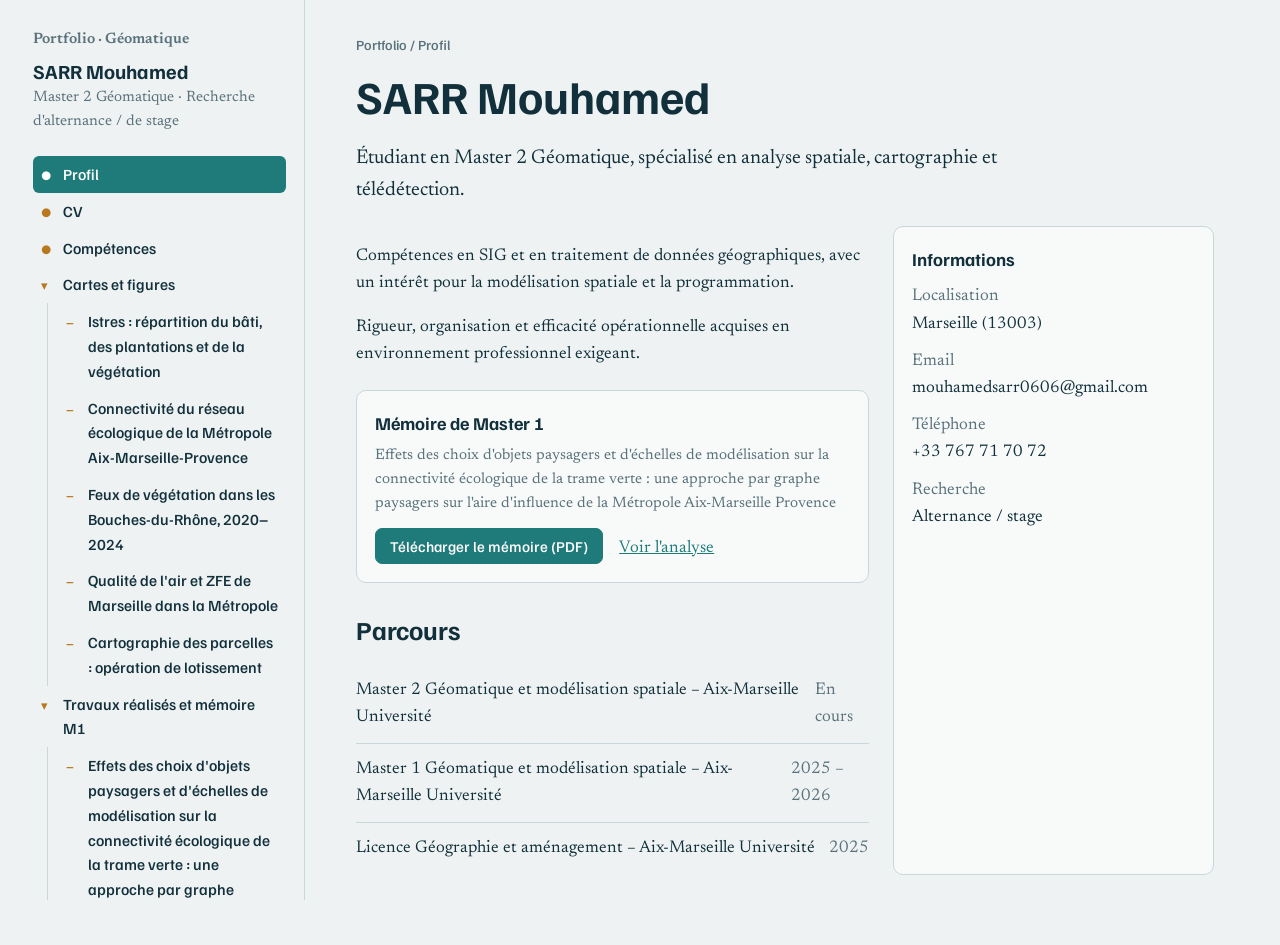
==== index(2).html @ 76db665b "Add files via upload" ====
<!DOCTYPE html>
<html lang="fr">
<head>
<meta charset="utf-8">
<meta name="viewport" content="width=device-width, initial-scale=1, viewport-fit=cover">
<title>Portfolio SARR Mouhamed – Géomatique et analyse spatiale</title>
<link rel="stylesheet" href="https://fonts.googleapis.com/css2?family=Familjen+Grotesk:wght@500;700&family=Newsreader:opsz,wght@6..72,400;6..72,500&display=swap">
<style>
:root{--bg:#eef2f3;--panel:#f8fafa;--ink:#12303b;--mute:#5a727b;--line:#c9d6da;--accent:#1f7a7a;--warm:#b9771f;--tint:#dcebec;
box-sizing:border-box;padding-top:env(safe-area-inset-top,0px);padding-bottom:env(safe-area-inset-bottom,0px)}
@media (prefers-color-scheme:dark){:root:not([data-theme="light"]){--bg:#0e1a1f;--panel:#14252b;--ink:#e3eef0;--mute:#8fa8b0;--line:#27414a;--accent:#4fb5b0;--warm:#e0a24c;--tint:#1b3640}}
:root[data-theme="dark"]{--bg:#0e1a1f;--panel:#14252b;--ink:#e3eef0;--mute:#8fa8b0;--line:#27414a;--accent:#4fb5b0;--warm:#e0a24c;--tint:#1b3640}
*{box-sizing:border-box}html{scroll-padding-top:env(safe-area-inset-top,0px)}
body{margin:0;background:var(--bg);color:var(--ink);font:17px/1.6 Newsreader,Georgia,serif}
h1,h2,h3,.tree,button,.tag{font-family:"Familjen Grotesk",system-ui,sans-serif}
.app{display:grid;grid-template-columns:290px 1fr;min-height:100vh;max-width:1250px;margin:auto}
aside{border-right:1px solid var(--line);padding:28px 18px;position:sticky;top:0;align-self:start;max-height:100vh;overflow:auto}
aside .who{font:700 20px "Familjen Grotesk",sans-serif;margin:0 0 2px}aside .sub{color:var(--mute);font-size:15px;margin:0 0 22px}
.tree,.tree ul{list-style:none;margin:0;padding:0}.tree ul{margin-left:14px;border-left:1px solid var(--line);padding-left:10px}
.tree a{display:flex;gap:8px;align-items:baseline;padding:6px 8px;border-radius:6px;color:var(--ink);text-decoration:none;font-size:15.5px;font-weight:500}
.tree a:hover{background:var(--tint)}.tree a.on{background:var(--accent);color:#fff}
.tree .ic{color:var(--warm);font-size:13px;width:14px;flex:none}.tree a.on .ic{color:#fff}
main{padding:36px clamp(18px,4vw,52px) 70px;min-width:0}
h1{font-size:clamp(30px,4.5vw,46px);line-height:1.1;margin:0 0 6px}h2{font-size:26px;margin:0 0 14px}h3{font-size:18px;margin:0 0 6px}
.lead{font-size:20px;max-width:62ch}.muted{color:var(--mute)}
.crumb{font:500 14px "Familjen Grotesk",sans-serif;color:var(--mute);margin-bottom:18px}
.card{background:var(--panel);border:1px solid var(--line);border-radius:10px;padding:18px}
.grid{display:grid;grid-template-columns:repeat(auto-fill,minmax(250px,1fr));gap:16px}
.proj{padding:0;overflow:hidden;cursor:pointer;display:block;color:inherit;text-decoration:none}
.proj:hover{border-color:var(--accent)}.proj .body{padding:14px 16px 16px}
.proj svg,.hero svg,.hero img{display:block;width:100%;height:auto;background:var(--tint)}
.hero{border-radius:10px;overflow:hidden;border:1px solid var(--line)}
.tag{display:inline-block;font-size:13px;font-weight:500;padding:2px 9px;border-radius:99px;background:var(--tint);color:var(--accent);margin:0 6px 6px 0}
.bar{height:7px;border-radius:4px;background:var(--tint);margin-top:6px}.bar i{display:block;height:100%;border-radius:4px;background:var(--accent)}
.skill{display:flex;justify-content:space-between;font:500 15px "Familjen Grotesk",sans-serif}
button,.btn{font:500 15px "Familjen Grotesk",sans-serif;border:1px solid var(--accent);background:var(--accent);color:#fff;padding:8px 14px;border-radius:7px;cursor:pointer;text-decoration:none;display:inline-block}
button.alt,.btn.alt{background:transparent;color:var(--accent)}
:focus-visible{outline:3px solid var(--warm);outline-offset:2px}
.two{display:grid;grid-template-columns:1.6fr 1fr;gap:24px;margin-top:20px}
.row{display:flex;justify-content:space-between;gap:12px;align-items:center;padding:12px 0;border-bottom:1px solid var(--line)}
.row:last-child{border:0}
.proj img{display:block;width:100%;aspect-ratio:3/2;object-fit:contain;background:#fff}.fig{margin:22px 0 0}.fig figcaption{font:500 14px "Familjen Grotesk",sans-serif;color:var(--mute);margin-top:6px}.hero img[data-zoom]{cursor:zoom-in;background:#fff}.lb{position:fixed;inset:0;background:rgba(0,0,0,.85);display:flex;align-items:center;justify-content:center;padding:16px;z-index:9;cursor:zoom-out}.lb img{max-width:100%;max-height:100%;background:#fff}
.stats{display:grid;grid-template-columns:repeat(auto-fit,minmax(170px,1fr));gap:12px;margin-top:26px}.stat{background:var(--panel);border:1px solid var(--line);border-radius:10px;padding:12px 14px}.stat b{display:block;font:700 26px "Familjen Grotesk",sans-serif;color:var(--accent);line-height:1.15}.stat span{font-size:14px;color:var(--mute);line-height:1.35;display:block;margin-top:2px}.res{padding-left:20px;max-width:75ch}.res li{margin:10px 0}
@media print{aside,.noprint,.crumb{display:none!important}.app{display:block}body{background:#fff;color:#000}.card{border:0}}
@media(max-width:820px){.app{grid-template-columns:1fr}aside{position:static;max-height:none;border:0;border-bottom:1px solid var(--line)}.two{grid-template-columns:1fr}}
</style>
</head>
<body>
<div class="app">
<aside>
  <p class="sub" style="margin:0 0 6px;font-weight:600">Portfolio · Géomatique</p><p class="who" id="nom"></p><p class="sub" id="titre"></p>
  <ul class="tree" id="tree" role="tree"></ul>
</aside>
<main id="view" tabindex="-1"></main>
</div>
<script id="blob" type="application/json">{"IMG": {"fig34": "[data-uri]", "bati": "[data-uri]", "aamp": "[data-uri]", "culture": "[data-uri]", "evo": "[data-uri]", "box": "[data-uri]", "paca": "[data-uri]", "bastidonne": "[data-uri]", "loc_istres": "[data-uri]", "carte_feu": "[data-uri]", "fig12": "[data-uri]", "fig5": "[data-uri]", "dpc1": "[data-uri]", "dpc3": "[data-uri]", "occup": "[data-uri]", "vegpct": "[data-uri]", "polluatm": "[data-uri]", "causes": "[data-uri]", "relation": "[data-uri]", "s1g": "[data-uri]", "s1vs3": "[data-uri]", "s2g": "[data-uri]", "s3g": "[data-uri]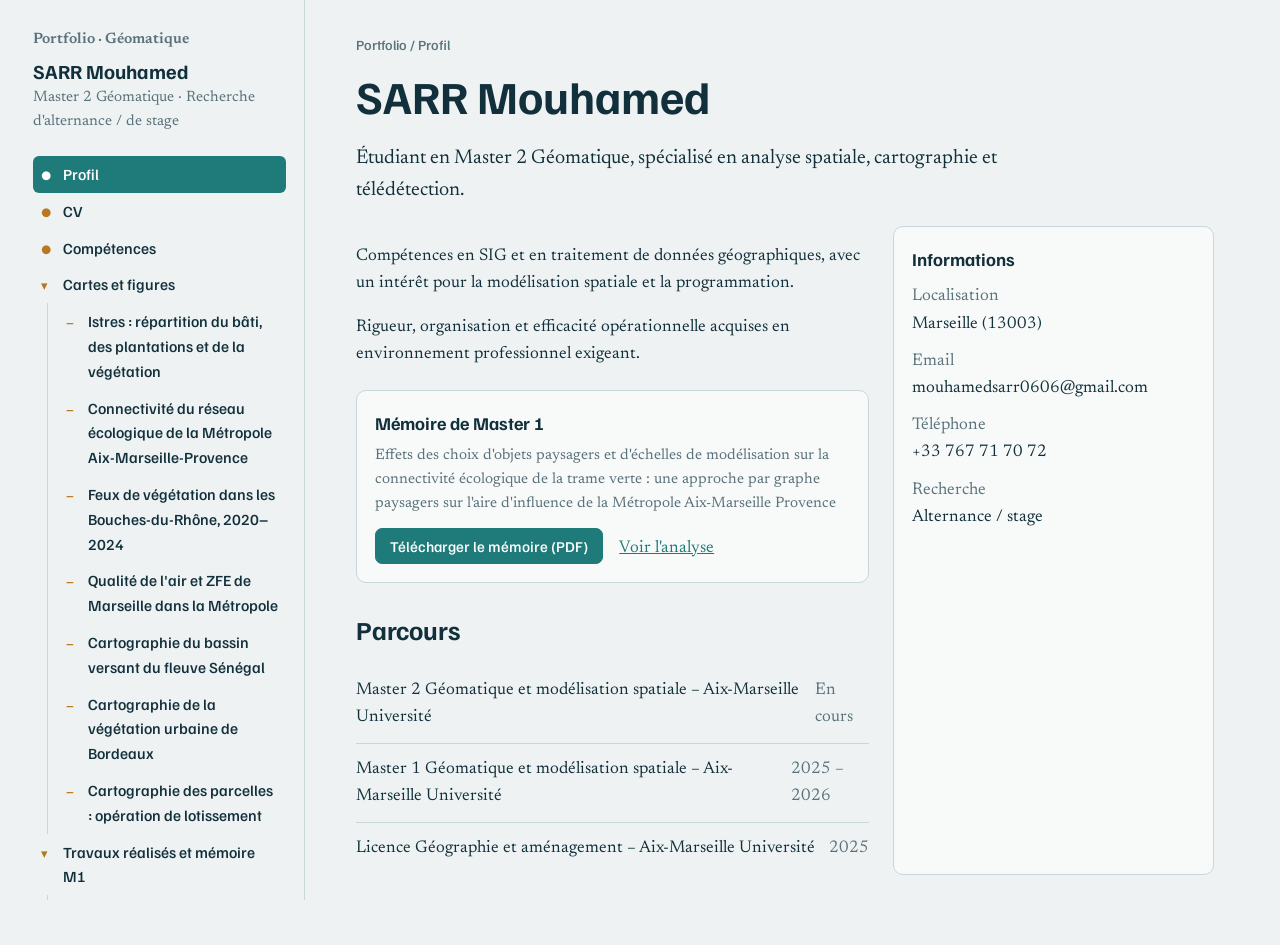
